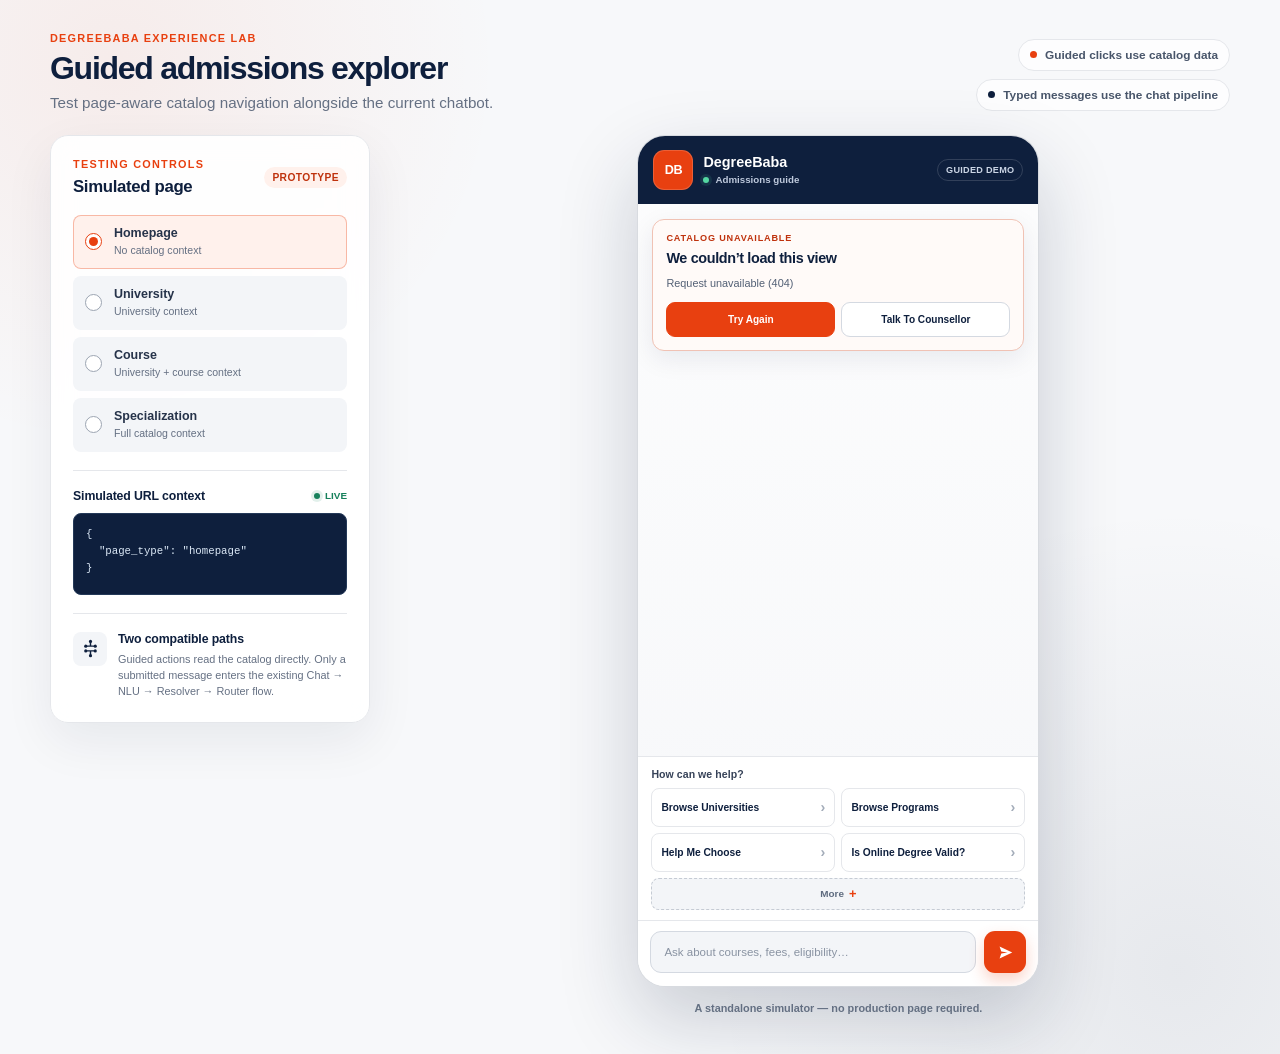
==== chatbot/widget/prototype/index.html @ 19149282 "feat: implement guided navigation prototype including UI components, API backend, and test suite" ====
<!doctype html>
<html lang="en">
  <head>
    <meta charset="utf-8">
    <meta name="viewport" content="width=device-width, initial-scale=1">
    <meta name="color-scheme" content="light">
    <meta name="theme-color" content="#0e1f3d">
    <title>DegreeBaba Guided Navigation Prototype</title>
    <link rel="stylesheet" href="./prototype.css">
  </head>
  <body>
    <main class="simulator">
      <header class="simulator__intro">
        <div>
          <p class="eyebrow">DegreeBaba experience lab</p>
          <h1>Guided admissions explorer</h1>
          <p class="simulator__lede">
            Test page-aware catalog navigation alongside the current chatbot.
          </p>
        </div>
        <div class="route-legend" aria-label="Prototype routing behavior">
          <span><i class="route-legend__dot route-legend__dot--guided" aria-hidden="true"></i>Guided clicks use catalog data</span>
          <span><i class="route-legend__dot route-legend__dot--chat" aria-hidden="true"></i>Typed messages use the chat pipeline</span>
        </div>
      </header>

      <div class="simulator__layout">
        <aside class="testing-panel" aria-labelledby="testing-panel-title">
          <div class="testing-panel__header">
            <div>
              <p class="eyebrow">Testing controls</p>
              <h2 id="testing-panel-title">Simulated page</h2>
            </div>
            <span class="testing-badge">Prototype</span>
          </div>

          <form id="scenario-form" class="scenario-form">
            <fieldset>
              <legend class="sr-only">Choose the page hosting the widget</legend>
              <label class="scenario-option">
                <input type="radio" name="scenario" value="homepage" checked>
                <span class="scenario-option__indicator" aria-hidden="true"></span>
                <span>
                  <strong>Homepage</strong>
                  <small>No catalog context</small>
                </span>
              </label>
              <label class="scenario-option">
                <input type="radio" name="scenario" value="university">
                <span class="scenario-option__indicator" aria-hidden="true"></span>
                <span>
                  <strong>University</strong>
                  <small>University context</small>
                </span>
              </label>
              <label class="scenario-option">
                <input type="radio" name="scenario" value="course">
                <span class="scenario-option__indicator" aria-hidden="true"></span>
                <span>
                  <strong>Course</strong>
                  <small>University + course context</small>
                </span>
              </label>
              <label class="scenario-option">
                <input type="radio" name="scenario" value="specialization">
                <span class="scenario-option__indicator" aria-hidden="true"></span>
                <span>
                  <strong>Specialization</strong>
                  <small>Full catalog context</small>
                </span>
              </label>
            </fieldset>
          </form>

          <section class="context-preview" aria-labelledby="context-preview-title">
            <div class="context-preview__heading">
              <h3 id="context-preview-title">Simulated URL context</h3>
              <span class="context-preview__status"><i aria-hidden="true"></i>Live</span>
            </div>
            <pre><code id="context-json">{
  "page_type": "homepage"
}</code></pre>
          </section>

          <section class="architecture-note" aria-labelledby="architecture-note-title">
            <div class="architecture-note__icon" aria-hidden="true">
              <svg viewBox="0 0 24 24" role="img">
                <path d="M12 3v6m0 6v6M6 9h12M6 15h12" fill="none" stroke="currentColor" stroke-linecap="round" stroke-width="1.8"/>
                <circle cx="12" cy="3" r="2" fill="currentColor"/>
                <circle cx="6" cy="9" r="2" fill="currentColor"/>
                <circle cx="18" cy="9" r="2" fill="currentColor"/>
                <circle cx="6" cy="15" r="2" fill="currentColor"/>
                <circle cx="18" cy="15" r="2" fill="currentColor"/>
                <circle cx="12" cy="21" r="2" fill="currentColor"/>
              </svg>
            </div>
            <div>
              <h3 id="architecture-note-title">Two compatible paths</h3>
              <p>Guided actions read the catalog directly. Only a submitted message enters the existing Chat → NLU → Resolver → Router flow.</p>
            </div>
          </section>
        </aside>

        <section class="device-stage" aria-labelledby="device-stage-title">
          <h2 id="device-stage-title" class="sr-only">Chat widget preview</h2>
          <div id="widget-shell" class="widget-shell">
            <header class="widget-header">
              <div class="widget-brand">
                <span class="widget-brand__mark" aria-hidden="true">DB</span>
                <span>
                  <strong>DegreeBaba</strong>
                  <small><i aria-hidden="true"></i>Admissions guide</small>
                </span>
              </div>
              <span class="widget-header__mode">Guided demo</span>
            </header>

            <div id="context-bar" class="context-bar" hidden>
              <div class="context-bar__trail" aria-label="Active catalog context">
                <span class="prototype-context__label" data-context-label></span>
              </div>
              <button id="clear-context" class="icon-button context-bar__clear" type="button" aria-label="Clear active context">
                <svg viewBox="0 0 20 20" aria-hidden="true">
                  <path d="m6.5 6.5 7 7m0-7-7 7" fill="none" stroke="currentColor" stroke-linecap="round" stroke-width="1.8"/>
                </svg>
              </button>
            </div>

            <section id="feed" class="conversation-feed" aria-label="Conversation and guided results" aria-live="polite" aria-relevant="additions"></section>

            <section class="guide-panel" aria-labelledby="guide-heading">
              <h3 id="guide-heading">What would you like to explore?</h3>
              <div id="guide-actions" class="guide-actions"></div>
              <div id="more-actions" class="more-actions" hidden></div>
            </section>

            <form id="chat-form" class="chat-composer">
              <label class="sr-only" for="chat-input">Ask DegreeBaba a question</label>
              <input id="chat-input" name="message" type="text" autocomplete="off" placeholder="Ask about courses, fees, eligibility…">
              <button id="chat-submit" type="submit" aria-label="Send message">
                <svg viewBox="0 0 24 24" aria-hidden="true">
                  <path d="m4.5 4.5 16 7.5-16 7.5 2.2-6.1 7.8-1.4-7.8-1.4-2.2-6.1Z" fill="currentColor"/>
                </svg>
              </button>
            </form>

            <button id="sheet-backdrop" class="sheet-backdrop" type="button" aria-label="Close open panel" hidden></button>

            <section id="picker-sheet" class="bottom-sheet picker-sheet" role="dialog" aria-modal="true" aria-labelledby="sheet-title" aria-hidden="true" hidden>
              <div class="sheet-handle" aria-hidden="true"></div>
              <header class="bottom-sheet__header">
                <div>
                  <p class="eyebrow">Choose from the catalog</p>
                  <h2 id="sheet-title">Browse</h2>
                </div>
                <button id="sheet-close" class="icon-button" type="button" aria-label="Close catalog picker">
                  <svg viewBox="0 0 20 20" aria-hidden="true">
                    <path d="m6 6 8 8m0-8-8 8" fill="none" stroke="currentColor" stroke-linecap="round" stroke-width="1.8"/>
                  </svg>
                </button>
              </header>
              <div class="sheet-search">
                <svg viewBox="0 0 20 20" aria-hidden="true">
                  <circle cx="8.7" cy="8.7" r="5.2" fill="none" stroke="currentColor" stroke-width="1.6"/>
                  <path d="m12.5 12.5 3.8 3.8" fill="none" stroke="currentColor" stroke-linecap="round" stroke-width="1.6"/>
                </svg>
                <label class="sr-only" for="sheet-search">Search catalog</label>
                <input id="sheet-search" type="search" autocomplete="off" placeholder="Search">
              </div>
              <div id="sheet-list" class="sheet-list" role="list"></div>
            </section>

            <section id="lead-sheet" class="bottom-sheet lead-sheet" role="dialog" aria-modal="true" aria-labelledby="lead-title" aria-describedby="lead-description" aria-hidden="true" hidden>
              <div class="sheet-handle" aria-hidden="true"></div>
              <header class="bottom-sheet__header">
                <div>
                  <p class="eyebrow">Free admissions support</p>
                  <h2 id="lead-title">Talk to a counsellor</h2>
                </div>
                <button id="lead-close" class="icon-button" type="button" aria-label="Close counsellor form">
                  <svg viewBox="0 0 20 20" aria-hidden="true">
                    <path d="m6 6 8 8m0-8-8 8" fill="none" stroke="currentColor" stroke-linecap="round" stroke-width="1.8"/>
                  </svg>
                </button>
              </header>
              <p id="lead-description" class="lead-sheet__description">Share your mobile number and the admissions team can follow up about the context you are exploring.</p>
              <form id="lead-form" class="lead-form">
                <label for="lead-phone">Mobile number</label>
                <div class="phone-field">
                  <span aria-hidden="true">+91</span>
                  <input id="lead-phone" name="phone" type="tel" inputmode="numeric" autocomplete="tel" placeholder="10-digit number" required>
                </div>
                <p class="field-note">Your number is used only for this counselling request.</p>
                <button class="primary-button" type="submit">Request a callback</button>
              </form>
            </section>

            <div id="status-region" class="sr-only" role="status" aria-live="polite" aria-atomic="true"></div>
          </div>
          <p class="device-stage__caption">A standalone simulator — no production page required.</p>
        </section>
      </div>
    </main>

    <template id="loading-template">
      <div class="loading-card" aria-label="Loading catalog information">
        <span></span><span></span><span></span>
      </div>
    </template>

    <template id="empty-state-template">
      <div class="empty-state">
        <span class="empty-state__icon" aria-hidden="true">i</span>
        <div><strong>Nothing published here yet</strong><p>Choose another guided option or ask a question below.</p></div>
      </div>
    </template>

    <noscript>
      <p class="noscript-message">JavaScript is required to run this guided-navigation simulator.</p>
    </noscript>
    <script src="./prototype.js" defer></script>
  </body>
</html>
---- chatbot/widget/prototype/prototype.css ----
:root {
  --navy: #0e1f3d;
  --navy-raised: #173155;
  --orange: #e84010;
  --orange-dark: #bf320d;
  --orange-soft: #fff1ec;
  --canvas: #f7f8fa;
  --surface: #ffffff;
  --surface-muted: #f3f5f8;
  --ink: #142033;
  --muted: #657083;
  --line: #e5e7eb;
  --line-strong: #d4d9e1;
  --success: #16815b;
  --warning: #9a6500;
  --danger: #b42318;
  --radius-sm: 8px;
  --radius-md: 12px;
  --radius-lg: 18px;
  --radius-xl: 28px;
  --shadow-card: 0 8px 26px rgba(14, 31, 61, 0.08);
  --shadow-device: 0 32px 80px rgba(14, 31, 61, 0.2);
  --font-sans: "DM Sans", Inter, ui-sans-serif, -apple-system, BlinkMacSystemFont, "Segoe UI", sans-serif;
}

*,
*::before,
*::after {
  box-sizing: border-box;
}

html {
  min-width: 320px;
  min-height: 100%;
  background: var(--canvas);
  color: var(--ink);
  font-family: var(--font-sans);
  font-synthesis: none;
  text-rendering: optimizeLegibility;
}

body {
  min-height: 100vh;
  min-height: 100dvh;
  margin: 0;
  background:
    radial-gradient(circle at 9% 6%, rgba(232, 64, 16, 0.065), transparent 24rem),
    radial-gradient(circle at 92% 92%, rgba(14, 31, 61, 0.07), transparent 29rem),
    var(--canvas);
}

button,
input {
  color: inherit;
  font: inherit;
}

button {
  border: 0;
}

button:not(:disabled),
label:has(input:not(:disabled)) {
  cursor: pointer;
}

button:disabled,
input:disabled {
  cursor: not-allowed;
  opacity: 0.55;
}

[hidden] {
  display: none !important;
}

svg {
  display: block;
}

.sr-only {
  position: absolute !important;
  width: 1px !important;
  height: 1px !important;
  padding: 0 !important;
  margin: -1px !important;
  overflow: hidden !important;
  clip: rect(0, 0, 0, 0) !important;
  white-space: nowrap !important;
  border: 0 !important;
}

:focus-visible {
  outline: 3px solid rgba(232, 64, 16, 0.32);
  outline-offset: 3px;
}

.simulator {
  width: min(1180px, calc(100% - 40px));
  margin: 0 auto;
  padding: 32px 0 40px;
}

.simulator__intro {
  display: flex;
  align-items: flex-end;
  justify-content: space-between;
  gap: 32px;
  margin-bottom: 24px;
}

.eyebrow {
  margin: 0 0 6px;
  color: var(--orange);
  font-size: 0.68rem;
  font-weight: 800;
  letter-spacing: 0.115em;
  line-height: 1.2;
  text-transform: uppercase;
}

.simulator__intro h1 {
  margin: 0;
  color: var(--navy);
  font-size: clamp(1.65rem, 2.5vw, 2.45rem);
  letter-spacing: -0.04em;
  line-height: 1.08;
}

.simulator__lede {
  margin: 8px 0 0;
  color: var(--muted);
  font-size: 0.95rem;
}

.route-legend {
  display: flex;
  flex-wrap: wrap;
  gap: 8px;
  justify-content: flex-end;
  max-width: 455px;
}

.route-legend span {
  display: inline-flex;
  gap: 8px;
  align-items: center;
  padding: 8px 11px;
  border: 1px solid var(--line);
  border-radius: 999px;
  background: rgba(255, 255, 255, 0.78);
  color: #48556a;
  font-size: 0.74rem;
  font-weight: 700;
  white-space: nowrap;
}

.route-legend__dot {
  width: 7px;
  height: 7px;
  border-radius: 50%;
}

.route-legend__dot--guided {
  background: var(--orange);
}

.route-legend__dot--chat {
  background: var(--navy);
}

.simulator__layout {
  display: grid;
  grid-template-columns: minmax(260px, 320px) minmax(440px, 1fr);
  gap: clamp(32px, 6vw, 88px);
  align-items: center;
}

.testing-panel {
  align-self: start;
  position: sticky;
  top: 24px;
  padding: 22px;
  border: 1px solid var(--line);
  border-radius: var(--radius-lg);
  background: rgba(255, 255, 255, 0.9);
  box-shadow: 0 18px 50px rgba(14, 31, 61, 0.07);
  backdrop-filter: blur(12px);
}

.testing-panel__header,
.context-preview__heading,
.bottom-sheet__header {
  display: flex;
  align-items: center;
  justify-content: space-between;
  gap: 16px;
}

.testing-panel h2,
.context-preview h3,
.architecture-note h3 {
  margin: 0;
  color: var(--navy);
}

.testing-panel h2 {
  font-size: 1.05rem;
  letter-spacing: -0.02em;
}

.testing-badge {
  padding: 5px 8px;
  border-radius: 999px;
  background: var(--orange-soft);
  color: var(--orange-dark);
  font-size: 0.64rem;
  font-weight: 800;
  letter-spacing: 0.04em;
  text-transform: uppercase;
}

.scenario-form {
  margin-top: 18px;
}

.scenario-form fieldset {
  display: grid;
  gap: 7px;
  margin: 0;
  padding: 0;
  border: 0;
}

.scenario-option {
  position: relative;
  display: grid;
  grid-template-columns: 18px 1fr;
  gap: 11px;
  align-items: center;
  min-height: 54px;
  padding: 9px 11px;
  border: 1px solid transparent;
  border-radius: var(--radius-sm);
  background: var(--surface-muted);
  transition: background-color 150ms ease, border-color 150ms ease, transform 150ms ease;
}

.scenario-option:hover {
  border-color: var(--line-strong);
  background: #fff;
  transform: translateY(-1px);
}

.scenario-option:has(input:checked) {
  border-color: rgba(232, 64, 16, 0.32);
  background: var(--orange-soft);
}

.scenario-option input {
  position: absolute;
  inset: 0;
  width: 100%;
  height: 100%;
  margin: 0;
  opacity: 0;
}

.scenario-option:has(input:focus-visible) {
  outline: 3px solid rgba(232, 64, 16, 0.28);
  outline-offset: 2px;
}

.scenario-option__indicator {
  position: relative;
  width: 17px;
  height: 17px;
  border: 1.5px solid #9ca5b2;
  border-radius: 50%;
  background: #fff;
}

.scenario-option:has(input:checked) .scenario-option__indicator {
  border-color: var(--orange);
}

.scenario-option:has(input:checked) .scenario-option__indicator::after {
  position: absolute;
  inset: 3px;
  border-radius: 50%;
  background: var(--orange);
  content: "";
}

.scenario-option strong,
.scenario-option small {
  display: block;
}

.scenario-option strong {
  color: #26334a;
  font-size: 0.78rem;
  line-height: 1.25;
}

.scenario-option small {
  margin-top: 2px;
  color: var(--muted);
  font-size: 0.66rem;
  line-height: 1.3;
}

.context-preview,
.architecture-note {
  margin-top: 18px;
  border-top: 1px solid var(--line);
  padding-top: 18px;
}

.context-preview h3,
.architecture-note h3 {
  font-size: 0.77rem;
  letter-spacing: -0.01em;
}

.context-preview__status {
  display: inline-flex;
  gap: 5px;
  align-items: center;
  color: var(--success);
  font-size: 0.62rem;
  font-weight: 800;
  text-transform: uppercase;
}

.context-preview__status i {
  width: 6px;
  height: 6px;
  border-radius: 50%;
  background: currentColor;
  box-shadow: 0 0 0 3px rgba(22, 129, 91, 0.12);
}

.context-preview pre {
  min-height: 82px;
  margin: 10px 0 0;
  padding: 12px;
  overflow: auto;
  border: 1px solid #243958;
  border-radius: var(--radius-sm);
  background: var(--navy);
  color: #dbe8f6;
  font: 0.67rem/1.6 ui-monospace, SFMono-Regular, Menlo, Monaco, Consolas, monospace;
  white-space: pre-wrap;
}

.architecture-note {
  display: grid;
  grid-template-columns: 34px 1fr;
  gap: 11px;
}

.architecture-note__icon {
  display: grid;
  width: 34px;
  height: 34px;
  place-items: center;
  border-radius: var(--radius-sm);
  background: var(--surface-muted);
  color: var(--navy);
}

.architecture-note__icon svg {
  width: 19px;
  height: 19px;
}

.architecture-note p {
  margin: 5px 0 0;
  color: var(--muted);
  font-size: 0.68rem;
  line-height: 1.5;
}

.device-stage {
  display: grid;
  justify-items: center;
  min-width: 0;
}

.widget-shell {
  position: relative;
  display: flex;
  flex-direction: column;
  width: min(402px, 100%);
  height: min(858px, calc(100dvh - 48px));
  min-height: 660px;
  overflow: hidden;
  border: 1px solid rgba(14, 31, 61, 0.16);
  border-radius: var(--radius-xl);
  background: var(--surface);
  box-shadow: var(--shadow-device);
  isolation: isolate;
}

.widget-header {
  z-index: 3;
  display: flex;
  flex: none;
  align-items: center;
  justify-content: space-between;
  min-height: 68px;
  padding: 12px 15px;
  background: var(--navy);
  color: #fff;
}

.widget-brand {
  display: flex;
  gap: 10px;
  align-items: center;
}

.widget-brand__mark {
  display: grid;
  width: 40px;
  height: 40px;
  place-items: center;
  border-radius: 11px;
  background: var(--orange);
  color: #fff;
  font-size: 0.79rem;
  font-weight: 900;
  letter-spacing: -0.04em;
  box-shadow: inset 0 0 0 1px rgba(255, 255, 255, 0.16);
}

.widget-brand strong,
.widget-brand small {
  display: block;
}

.widget-brand strong {
  font-size: 0.9rem;
  line-height: 1.2;
}

.widget-brand small {
  display: flex;
  gap: 6px;
  align-items: center;
  margin-top: 3px;
  color: #bfcadd;
  font-size: 0.61rem;
  font-weight: 600;
}

.widget-brand small i {
  width: 6px;
  height: 6px;
  border-radius: 50%;
  background: #54d7a2;
  box-shadow: 0 0 0 3px rgba(84, 215, 162, 0.11);
}

.widget-header__mode {
  padding: 5px 8px;
  border: 1px solid rgba(255, 255, 255, 0.15);
  border-radius: 999px;
  color: #cbd5e5;
  font-size: 0.57rem;
  font-weight: 750;
  letter-spacing: 0.03em;
  text-transform: uppercase;
}

.context-bar {
  z-index: 2;
  display: flex;
  flex: none;
  align-items: center;
  justify-content: space-between;
  gap: 8px;
  min-height: 43px;
  padding: 7px 11px 7px 13px;
  border-bottom: 1px solid var(--line);
  background: #fff;
  box-shadow: 0 5px 14px rgba(14, 31, 61, 0.045);
}

.context-bar__trail {
  display: flex;
  min-width: 0;
  gap: 5px;
  align-items: center;
  overflow: hidden;
  color: var(--navy);
  font-size: 0.67rem;
  font-weight: 750;
  white-space: nowrap;
}

.context-bar__trail > * {
  min-width: 0;
  overflow: hidden;
  text-overflow: ellipsis;
}

.context-bar__trail .context-separator {
  flex: none;
  color: #adb5c1;
}

.prototype-context__label {
  display: block;
  min-width: 0;
  overflow: hidden;
  text-overflow: ellipsis;
  white-space: nowrap;
}

.icon-button {
  display: grid;
  flex: none;
  width: 34px;
  height: 34px;
  place-items: center;
  border: 1px solid var(--line);
  border-radius: 50%;
  background: #fff;
  color: #617086;
  transition: border-color 140ms ease, color 140ms ease, background-color 140ms ease;
}

.icon-button:hover {
  border-color: #bcc4d0;
  background: var(--surface-muted);
  color: var(--navy);
}

.icon-button svg {
  width: 17px;
  height: 17px;
}

.context-bar__clear {
  width: 27px;
  height: 27px;
}

.conversation-feed {
  display: flex;
  flex: 1 1 auto;
  flex-direction: column;
  gap: 11px;
  min-height: 0;
  padding: 15px 14px 18px;
  overflow-x: hidden;
  overflow-y: auto;
  overscroll-behavior: contain;
  background:
    linear-gradient(180deg, rgba(247, 248, 250, 0.4), rgba(247, 248, 250, 0.9)),
    #fff;
  scrollbar-color: #cbd1da transparent;
  scrollbar-width: thin;
}

.conversation-feed::-webkit-scrollbar,
.sheet-list::-webkit-scrollbar {
  width: 5px;
}

.conversation-feed::-webkit-scrollbar-thumb,
.sheet-list::-webkit-scrollbar-thumb {
  border-radius: 999px;
  background: #cbd1da;
}

.message-row {
  display: flex;
  align-items: flex-end;
  gap: 7px;
  max-width: 100%;
}

.message-row--user {
  justify-content: flex-end;
}

.message-avatar {
  display: grid;
  flex: 0 0 25px;
  width: 25px;
  height: 25px;
  place-items: center;
  border-radius: 8px;
  background: var(--navy);
  color: #fff;
  font-size: 0.52rem;
  font-weight: 850;
}

.message {
  width: fit-content;
  max-width: 84%;
  padding: 10px 12px;
  border: 1px solid var(--line);
  border-radius: 4px 13px 13px;
  background: #fff;
  box-shadow: 0 4px 16px rgba(14, 31, 61, 0.04);
  color: #26344b;
  font-size: 0.75rem;
  line-height: 1.52;
}

.message p {
  margin: 0;
}

.message p + p {
  margin-top: 7px;
}

.message--user {
  border-color: var(--navy);
  border-radius: 13px 4px 13px 13px;
  background: var(--navy);
  color: #fff;
  box-shadow: none;
}

.guide-panel {
  flex: none;
  padding: 11px 13px 10px;
  border-top: 1px solid var(--line);
  background: #fff;
}

.guide-panel h3 {
  margin: 0 0 8px;
  color: #364258;
  font-size: 0.66rem;
  font-weight: 800;
  letter-spacing: 0.005em;
}

.guide-actions {
  display: grid;
  grid-template-columns: repeat(2, minmax(0, 1fr));
  gap: 6px;
}

.guide-action,
.quick-action {
  display: flex;
  min-width: 0;
  min-height: 38px;
  align-items: center;
  justify-content: space-between;
  gap: 7px;
  padding: 8px 9px;
  border: 1px solid var(--line);
  border-radius: var(--radius-sm);
  background: #fff;
  color: var(--navy);
  font-size: 0.65rem;
  font-weight: 750;
  line-height: 1.25;
  text-align: left;
  transition: border-color 140ms ease, background-color 140ms ease, color 140ms ease, transform 140ms ease;
}

.guide-action:hover,
.quick-action:hover {
  border-color: rgba(232, 64, 16, 0.42);
  background: var(--orange-soft);
  color: var(--orange-dark);
  transform: translateY(-1px);
}

.guide-action svg,
.quick-action svg {
  flex: none;
  width: 14px;
  height: 14px;
}

.more-actions {
  width: 100%;
  margin-top: 6px;
}

.chat-composer {
  z-index: 2;
  display: grid;
  flex: none;
  grid-template-columns: minmax(0, 1fr) 42px;
  gap: 8px;
  align-items: center;
  min-height: 66px;
  padding: 10px 12px 12px;
  border-top: 1px solid var(--line);
  background: #fff;
}

.chat-composer input {
  width: 100%;
  height: 42px;
  min-width: 0;
  padding: 0 13px;
  border: 1px solid var(--line-strong);
  border-radius: 11px;
  background: var(--surface-muted);
  color: var(--ink);
  font-size: 0.72rem;
  outline: 0;
  transition: border-color 140ms ease, box-shadow 140ms ease, background-color 140ms ease;
}

.chat-composer input::placeholder {
  color: #8993a2;
}

.chat-composer input:focus {
  border-color: var(--navy);
  background: #fff;
  box-shadow: 0 0 0 3px rgba(14, 31, 61, 0.09);
}

.chat-composer button {
  display: grid;
  width: 42px;
  height: 42px;
  place-items: center;
  border-radius: 11px;
  background: var(--orange);
  color: #fff;
  box-shadow: 0 7px 15px rgba(232, 64, 16, 0.23);
  transition: background-color 140ms ease, transform 140ms ease, box-shadow 140ms ease;
}

.chat-composer button:hover {
  background: var(--orange-dark);
  box-shadow: 0 9px 18px rgba(232, 64, 16, 0.27);
  transform: translateY(-1px);
}

.chat-composer button svg {
  width: 19px;
  height: 19px;
}

.sheet-backdrop {
  position: absolute;
  z-index: 8;
  inset: 0;
  width: 100%;
  height: 100%;
  background: rgba(7, 17, 33, 0.57);
  opacity: 0;
  transition: opacity 180ms ease;
  backdrop-filter: blur(1.5px);
}

.sheet-backdrop.is-open,
.sheet-backdrop[aria-hidden="false"],
.sheet-backdrop:not([hidden]) {
  opacity: 1;
}

.bottom-sheet {
  position: absolute;
  z-index: 9;
  right: 0;
  bottom: 0;
  left: 0;
  display: flex;
  max-height: calc(100% - 42px);
  flex-direction: column;
  padding: 8px 15px 18px;
  border: 1px solid var(--line);
  border-bottom: 0;
  border-radius: 22px 22px 0 0;
  background: #fff;
  box-shadow: 0 -20px 50px rgba(4, 14, 30, 0.21);
  opacity: 0;
  transform: translateY(102%);
  transition: transform 220ms cubic-bezier(0.25, 0.8, 0.25, 1), opacity 150ms ease;
}

.bottom-sheet.is-open,
.bottom-sheet[aria-hidden="false"] {
  opacity: 1;
  transform: translateY(0);
}

.sheet-handle {
  flex: none;
  width: 38px;
  height: 4px;
  margin: 0 auto 10px;
  border-radius: 999px;
  background: #d6dbe3;
}

.bottom-sheet__header {
  flex: none;
  min-height: 44px;
}

.bottom-sheet__header h2 {
  margin: 0;
  color: var(--navy);
  font-size: 1.05rem;
  letter-spacing: -0.025em;
}

.sheet-search {
  display: grid;
  flex: none;
  grid-template-columns: 18px minmax(0, 1fr);
  gap: 8px;
  align-items: center;
  height: 42px;
  margin: 13px 0 10px;
  padding: 0 12px;
  border: 1px solid var(--line-strong);
  border-radius: 10px;
  background: var(--surface-muted);
  color: #7d8797;
}

.sheet-search:focus-within {
  border-color: var(--navy);
  background: #fff;
  box-shadow: 0 0 0 3px rgba(14, 31, 61, 0.08);
}

.sheet-search svg {
  width: 17px;
  height: 17px;
}

.sheet-search input {
  width: 100%;
  min-width: 0;
  border: 0;
  background: transparent;
  color: var(--ink);
  font-size: 0.72rem;
  outline: 0;
}

.sheet-list {
  display: flex;
  min-height: 120px;
  flex: 1 1 auto;
  flex-direction: column;
  gap: 6px;
  padding: 1px 2px 3px 0;
  overflow-y: auto;
  overscroll-behavior: contain;
  scrollbar-color: #cbd1da transparent;
  scrollbar-width: thin;
}

.sheet-section-label {
  margin: 9px 3px 2px;
  color: #8a94a3;
  font-size: 0.6rem;
  font-weight: 850;
  letter-spacing: 0.09em;
  text-transform: uppercase;
}

.picker-row {
  display: grid;
  width: 100%;
  grid-template-columns: 40px minmax(0, 1fr) 18px;
  gap: 10px;
  align-items: center;
  min-height: 58px;
  padding: 8px 9px;
  border: 1px solid var(--line);
  border-radius: 10px;
  background: #fff;
  text-align: left;
  transition: border-color 140ms ease, background-color 140ms ease, transform 140ms ease;
}

.picker-row:hover {
  border-color: rgba(232, 64, 16, 0.37);
  background: #fffaf8;
  transform: translateY(-1px);
}

.picker-row__monogram {
  display: grid;
  width: 40px;
  height: 40px;
  place-items: center;
  border-radius: 10px;
  background: var(--navy);
  color: #fff;
  font-size: 0.64rem;
  font-weight: 850;
  letter-spacing: 0.02em;
}

.picker-row__content {
  min-width: 0;
}

.picker-row__content strong {
  display: block;
  overflow: hidden;
  color: #26344b;
  font-size: 0.72rem;
  line-height: 1.35;
  text-overflow: ellipsis;
  white-space: nowrap;
}

.picker-row__meta {
  display: flex;
  flex-wrap: wrap;
  gap: 4px 9px;
  margin-top: 3px;
  color: var(--muted);
  font-size: 0.59rem;
  line-height: 1.35;
}

.picker-row__arrow {
  color: #9ca5b2;
}

.lead-sheet {
  min-height: 340px;
}

.lead-sheet__description {
  margin: 14px 0 17px;
  color: var(--muted);
  font-size: 0.72rem;
  line-height: 1.52;
}

.lead-form {
  display: grid;
  gap: 8px;
}

.lead-form > label {
  color: #344157;
  font-size: 0.68rem;
  font-weight: 800;
}

.phone-field {
  display: grid;
  grid-template-columns: 45px minmax(0, 1fr);
  align-items: center;
  height: 46px;
  border: 1px solid var(--line-strong);
  border-radius: 10px;
  background: #fff;
  overflow: hidden;
}

.phone-field:focus-within {
  border-color: var(--navy);
  box-shadow: 0 0 0 3px rgba(14, 31, 61, 0.08);
}

.phone-field span {
  display: grid;
  align-self: stretch;
  place-items: center;
  border-right: 1px solid var(--line);
  background: var(--surface-muted);
  color: #526075;
  font-size: 0.7rem;
  font-weight: 700;
}

.phone-field input {
  width: 100%;
  min-width: 0;
  height: 100%;
  padding: 0 12px;
  border: 0;
  outline: 0;
  font-size: 0.75rem;
}

.field-note {
  margin: 0 0 6px;
  color: #7b8595;
  font-size: 0.61rem;
  line-height: 1.45;
}

.primary-button,
.card-action--primary {
  display: inline-flex;
  min-height: 42px;
  align-items: center;
  justify-content: center;
  gap: 7px;
  padding: 9px 14px;
  border-radius: 10px;
  background: var(--orange);
  color: #fff;
  font-size: 0.71rem;
  font-weight: 800;
  transition: background-color 140ms ease, transform 140ms ease;
}

.primary-button:hover,
.card-action--primary:hover {
  background: var(--orange-dark);
  transform: translateY(-1px);
}

/* Shared catalog and rich-card presentation hooks used by prototype.js. */
.catalog-card,
.info-card,
.comparison-card,
.lead-card {
  flex: none;
  width: 100%;
  border: 1px solid var(--line);
  border-radius: var(--radius-md);
  background: #fff;
  box-shadow: var(--shadow-card);
  overflow: hidden;
}

.card-accent {
  height: 3px;
  background: linear-gradient(90deg, var(--orange), #ff8c68);
}

.card-body {
  padding: 13px;
}

.card-kicker {
  margin: 0 0 4px;
  color: var(--orange-dark);
  font-size: 0.58rem;
  font-weight: 850;
  letter-spacing: 0.08em;
  text-transform: uppercase;
}

.card-title-row {
  display: flex;
  align-items: flex-start;
  justify-content: space-between;
  gap: 10px;
}

.card-title {
  margin: 0;
  color: var(--navy);
  font-size: 0.93rem;
  letter-spacing: -0.025em;
  line-height: 1.25;
}

.card-subtitle {
  margin: 4px 0 0;
  color: var(--muted);
  font-size: 0.65rem;
  line-height: 1.4;
}

.trust-badges {
  display: flex;
  flex-wrap: wrap;
  gap: 5px;
  margin-top: 10px;
}

.trust-badge,
.status-badge {
  display: inline-flex;
  gap: 4px;
  align-items: center;
  padding: 4px 6px;
  border: 1px solid #dce3ec;
  border-radius: 6px;
  background: #f7f9fc;
  color: #526075;
  font-size: 0.56rem;
  font-weight: 750;
}

.metric-grid {
  display: grid;
  grid-template-columns: repeat(2, minmax(0, 1fr));
  gap: 7px;
  margin-top: 11px;
}

.metric {
  min-width: 0;
  padding: 8px;
  border-radius: var(--radius-sm);
  background: var(--surface-muted);
}

.metric dt,
.metric dd {
  margin: 0;
}

.metric dt {
  color: var(--muted);
  font-size: 0.55rem;
  font-weight: 700;
  line-height: 1.3;
}

.metric dd {
  margin-top: 3px;
  overflow-wrap: anywhere;
  color: var(--navy);
  font-size: 0.7rem;
  font-weight: 850;
  line-height: 1.3;
}

.card-actions {
  display: grid;
  grid-template-columns: repeat(2, minmax(0, 1fr));
  border-top: 1px solid var(--line);
}

.card-action {
  display: inline-flex;
  min-height: 40px;
  align-items: center;
  justify-content: center;
  gap: 5px;
  padding: 8px;
  background: #fff;
  color: var(--navy);
  font-size: 0.64rem;
  font-weight: 800;
  transition: background-color 140ms ease, color 140ms ease;
}

.card-action + .card-action {
  border-left: 1px solid var(--line);
}

.card-action:hover {
  background: var(--surface-muted);
  color: var(--orange-dark);
}

.info-card__header,
.comparison-card__header {
  padding: 13px;
  border-bottom: 1px solid var(--line);
  background: linear-gradient(135deg, #fff, #f8fafc);
}

.info-card__body,
.comparison-card__body {
  padding: 13px;
}

.info-hero-value {
  margin: 5px 0 0;
  color: var(--navy);
  font-size: 1.45rem;
  font-weight: 900;
  letter-spacing: -0.05em;
  line-height: 1;
}

.info-list {
  display: grid;
  gap: 7px;
  margin: 0;
  padding: 0;
  list-style: none;
}

.info-list li {
  display: flex;
  gap: 8px;
  align-items: flex-start;
  color: #48556a;
  font-size: 0.68rem;
  line-height: 1.48;
}

.info-list li::before {
  flex: 0 0 6px;
  width: 6px;
  height: 6px;
  margin-top: 5px;
  border-radius: 50%;
  background: var(--orange);
  content: "";
}

.highlight-panel {
  margin-top: 10px;
  padding: 10px;
  border: 1px solid #f6c9ba;
  border-radius: var(--radius-sm);
  background: var(--orange-soft);
  color: #77311e;
  font-size: 0.67rem;
  line-height: 1.45;
}

.accordion {
  display: grid;
  gap: 6px;
}

.accordion details {
  border: 1px solid var(--line);
  border-radius: var(--radius-sm);
  background: #fff;
  overflow: hidden;
}

.accordion summary {
  display: flex;
  min-height: 39px;
  align-items: center;
  justify-content: space-between;
  padding: 9px 10px;
  color: var(--navy);
  font-size: 0.67rem;
  font-weight: 800;
  list-style: none;
  cursor: pointer;
}

.accordion summary::-webkit-details-marker {
  display: none;
}

.accordion summary::after {
  color: var(--orange);
  content: "+";
  font-size: 1rem;
}

.accordion details[open] summary::after {
  content: "−";
}

.accordion__content {
  padding: 0 10px 10px;
  color: var(--muted);
  font-size: 0.65rem;
  line-height: 1.5;
}

.comparison-grid {
  display: grid;
  gap: 6px;
}

.comparison-row {
  display: grid;
  grid-template-columns: 88px repeat(2, minmax(0, 1fr));
  border: 1px solid var(--line);
  border-radius: var(--radius-sm);
  overflow: hidden;
}

.comparison-row > * {
  min-width: 0;
  padding: 8px;
  overflow-wrap: anywhere;
  color: #425067;
  font-size: 0.58rem;
  line-height: 1.4;
}

.comparison-row > * + * {
  border-left: 1px solid var(--line);
}

.comparison-row__label {
  background: var(--surface-muted);
  color: #647085;
  font-weight: 800;
}

.verdict {
  margin-top: 11px;
  padding: 11px;
  border-left: 3px solid var(--orange);
  border-radius: 0 var(--radius-sm) var(--radius-sm) 0;
  background: var(--orange-soft);
}

.verdict strong {
  display: block;
  color: #71301d;
  font-size: 0.68rem;
}

.verdict p {
  margin: 4px 0 0;
  color: #80503f;
  font-size: 0.63rem;
  line-height: 1.45;
}

.next-actions {
  display: flex;
  flex-wrap: wrap;
  gap: 6px;
  margin-top: 10px;
}

.next-actions .quick-action {
  min-height: 33px;
  border-radius: 999px;
  background: #fff;
  font-size: 0.6rem;
}

.lead-card {
  padding: 13px;
  border-color: var(--navy);
  background: var(--navy);
  color: #fff;
}

.lead-card h3 {
  margin: 0;
  font-size: 0.84rem;
}

.lead-card p {
  margin: 5px 0 10px;
  color: #c8d2e2;
  font-size: 0.65rem;
  line-height: 1.45;
}

.empty-state {
  display: grid;
  grid-template-columns: 28px 1fr;
  gap: 10px;
  align-items: flex-start;
  width: 100%;
  padding: 11px;
  border: 1px dashed #c9cfd9;
  border-radius: var(--radius-sm);
  background: rgba(255, 255, 255, 0.75);
}

.empty-state__icon {
  display: grid;
  width: 28px;
  height: 28px;
  place-items: center;
  border-radius: 50%;
  background: #e9edf3;
  color: #657083;
  font-family: Georgia, serif;
  font-size: 0.8rem;
  font-weight: 700;
}

.empty-state strong {
  display: block;
  color: #39465b;
  font-size: 0.68rem;
}

.empty-state p {
  margin: 3px 0 0;
  color: var(--muted);
  font-size: 0.62rem;
  line-height: 1.42;
}

.loading-card {
  display: grid;
  gap: 9px;
  width: 100%;
  padding: 14px;
  border: 1px solid var(--line);
  border-radius: var(--radius-md);
  background: #fff;
}

.loading-card span {
  height: 10px;
  border-radius: 999px;
  background: linear-gradient(90deg, #eef1f5 20%, #f8f9fb 45%, #eef1f5 70%);
  background-size: 250% 100%;
  animation: loading-shimmer 1.25s linear infinite;
}

.loading-card span:nth-child(1) {
  width: 42%;
}

.loading-card span:nth-child(2) {
  width: 78%;
}

.loading-card span:nth-child(3) {
  width: 61%;
}

.device-stage__caption {
  margin: 15px 0 0;
  color: #707b8c;
  font-size: 0.68rem;
  font-weight: 650;
  text-align: center;
}

.noscript-message {
  position: fixed;
  right: 16px;
  bottom: 16px;
  left: 16px;
  z-index: 99;
  margin: 0;
  padding: 12px;
  border: 1px solid #f1b8a6;
  border-radius: var(--radius-sm);
  background: var(--orange-soft);
  color: #7b2e18;
  font-size: 0.8rem;
  text-align: center;
}

/* Runtime renderers use this namespaced component vocabulary. */
.more-actions {
  display: block;
  min-height: 0;
  border: 0;
  background: transparent;
}

.more-actions:hover {
  border: 0;
  background: transparent;
}

.prototype-eyebrow {
  margin: 0 0 5px;
  color: var(--orange-dark);
  font-size: 0.57rem;
  font-weight: 850;
  letter-spacing: 0.09em;
  line-height: 1.3;
  text-transform: uppercase;
}

.prototype-copy {
  margin: 7px 0 0;
  color: #536075;
  font-size: 0.68rem;
  line-height: 1.52;
}

.prototype-message {
  display: flex;
  flex: none;
  width: 100%;
}

.prototype-message--user {
  justify-content: flex-end;
}

.prototype-message__bubble {
  width: fit-content;
  max-width: 84%;
  padding: 10px 12px;
  border: 1px solid var(--line);
  border-radius: 4px 13px 13px;
  background: #fff;
  box-shadow: 0 4px 16px rgba(14, 31, 61, 0.04);
}

.prototype-message__bubble .prototype-copy {
  margin: 0;
  color: #334158;
  font-size: 0.72rem;
}

.prototype-message__bubble .prototype-copy + .prototype-copy {
  margin-top: 6px;
}

.prototype-message--user .prototype-message__bubble {
  border-color: var(--navy);
  border-radius: 13px 4px 13px 13px;
  background: var(--navy);
  box-shadow: none;
}

.prototype-message--user .prototype-copy {
  color: #fff;
}

.prototype-message--guide .prototype-message__bubble {
  border-color: #dce3ec;
  background: #f7f9fc;
}

.prototype-message--bot .prototype-message__bubble {
  border-color: #dce3ec;
  background: #fff;
}

.prototype-card,
.prototype-state {
  flex: none;
  width: 100%;
  padding: 13px;
  border: 1px solid var(--line);
  border-radius: var(--radius-md);
  background: #fff;
  box-shadow: var(--shadow-card);
}

.prototype-card__title {
  margin: 0;
  color: var(--navy);
  font-size: 0.9rem;
  letter-spacing: -0.025em;
  line-height: 1.28;
}

.prototype-card__subtitle {
  margin: 3px 0 0;
  color: var(--muted);
  font-size: 0.62rem;
  line-height: 1.42;
}

.prototype-entity-card {
  position: relative;
  overflow: hidden;
}

.prototype-entity-card::before {
  position: absolute;
  inset: 0 auto 0 0;
  width: 3px;
  background: var(--orange);
  content: "";
}

.prototype-entity-card__header {
  display: grid;
  grid-template-columns: 42px minmax(0, 1fr);
  gap: 10px;
  align-items: center;
}

.prototype-entity-card__heading {
  min-width: 0;
}

.prototype-monogram {
  display: grid;
  width: 42px;
  height: 42px;
  place-items: center;
  border-radius: 11px;
  background: var(--navy);
  color: #fff;
  font-size: 0.64rem;
  font-weight: 900;
  letter-spacing: 0.02em;
}

.prototype-facts {
  display: grid;
  grid-template-columns: repeat(2, minmax(0, 1fr));
  gap: 6px;
  margin: 11px 0 0;
}

.prototype-fact {
  min-width: 0;
  padding: 8px;
  border-radius: var(--radius-sm);
  background: var(--surface-muted);
}

.prototype-fact__label,
.prototype-fact__value {
  margin: 0;
}

.prototype-fact__label {
  color: var(--muted);
  font-size: 0.54rem;
  font-weight: 700;
  line-height: 1.3;
}

.prototype-fact__value {
  margin-top: 3px;
  overflow-wrap: anywhere;
  color: var(--navy);
  font-size: 0.69rem;
  font-weight: 850;
  line-height: 1.34;
}

.prototype-card__actions {
  display: flex;
  flex-wrap: wrap;
  gap: 6px;
  margin-top: 11px;
}

.prototype-button {
  display: inline-flex;
  min-height: 35px;
  flex: 1 1 105px;
  align-items: center;
  justify-content: center;
  gap: 5px;
  padding: 8px 10px;
  border: 1px solid var(--line-strong);
  border-radius: 9px;
  background: #fff;
  color: var(--navy);
  font-size: 0.63rem;
  font-weight: 800;
  line-height: 1.25;
  text-align: center;
  text-decoration: none;
  transition: border-color 140ms ease, background-color 140ms ease, color 140ms ease, transform 140ms ease;
}

.prototype-button:hover {
  border-color: #aeb7c4;
  background: var(--surface-muted);
  color: var(--orange-dark);
  transform: translateY(-1px);
}

.prototype-button--primary {
  border-color: var(--orange);
  background: var(--orange);
  color: #fff;
}

.prototype-button--primary:hover {
  border-color: var(--orange-dark);
  background: var(--orange-dark);
  color: #fff;
}

.prototype-info-card {
  background: linear-gradient(145deg, #fff 0%, #fff 78%, #fafbfc 100%);
}

.prototype-info-card--fees,
.prototype-info-card--eligibility,
.prototype-info-card--career,
.prototype-info-card--syllabus,
.prototype-info-card--reviews,
.prototype-info-card--accreditations,
.prototype-info-card--validity,
.prototype-info-card--chooser,
.prototype-comparison-card {
  border-top: 3px solid var(--orange);
}

.prototype-info-card__heading {
  margin: 13px 0 6px;
  color: #36445a;
  font-size: 0.65rem;
  font-weight: 850;
}

.prototype-info-card--fees .prototype-fact:first-child .prototype-fact__value,
.prototype-info-card--career .prototype-fact:first-child .prototype-fact__value {
  color: var(--orange-dark);
  font-size: 0.78rem;
}

.prototype-list,
.prototype-checklist,
.prototype-tag-list,
.prototype-badge-list {
  display: grid;
  gap: 6px;
  margin: 7px 0 0;
  padding: 0;
  list-style: none;
}

.prototype-list li,
.prototype-checklist li {
  position: relative;
  padding-left: 14px;
  color: #4c596e;
  font-size: 0.66rem;
  line-height: 1.48;
}

.prototype-list li::before,
.prototype-checklist li::before {
  position: absolute;
  top: 0.52em;
  left: 1px;
  width: 6px;
  height: 6px;
  border-radius: 50%;
  background: var(--orange);
  content: "";
}

.prototype-checklist li::before {
  top: 0.15em;
  width: 9px;
  height: 9px;
  border-radius: 3px;
  background: var(--navy);
  content: "✓";
  color: #fff;
  font-size: 0.42rem;
  font-weight: 900;
  line-height: 9px;
  text-align: center;
}

.prototype-tag-list,
.prototype-badge-list {
  display: flex;
  flex-wrap: wrap;
}

.prototype-tag-list li,
.prototype-badge-list li {
  padding: 4px 7px;
  border: 1px solid #dbe2eb;
  border-radius: 999px;
  background: #f7f9fc;
  color: #536075;
  font-size: 0.57rem;
  font-weight: 750;
}

.prototype-empty,
.prototype-note {
  margin: 8px 0 0;
  padding: 8px 9px;
  border: 1px dashed #ccd2dc;
  border-radius: var(--radius-sm);
  background: #fafbfc;
  color: #707b8c;
  font-size: 0.61rem;
  line-height: 1.45;
}

.prototype-note {
  border-style: solid;
  border-color: #f3c4b5;
  background: var(--orange-soft);
  color: #7d4534;
}

.prototype-next-steps {
  margin-top: 12px;
  padding-top: 10px;
  border-top: 1px solid var(--line);
}

.prototype-next-steps__label {
  margin: 0 0 6px;
  color: #727d8d;
  font-size: 0.56rem;
  font-weight: 800;
  letter-spacing: 0.04em;
  text-transform: uppercase;
}

.prototype-next-steps__actions,
.prototype-chat-actions {
  display: flex;
  flex-wrap: wrap;
  gap: 5px;
}

.prototype-chip {
  min-height: 30px;
  padding: 6px 9px;
  border: 1px solid var(--line-strong);
  border-radius: 999px;
  background: #fff;
  color: var(--navy);
  font-size: 0.58rem;
  font-weight: 800;
  line-height: 1.25;
  transition: border-color 140ms ease, background-color 140ms ease, color 140ms ease;
}

.prototype-chip:hover {
  border-color: rgba(232, 64, 16, 0.42);
  background: var(--orange-soft);
  color: var(--orange-dark);
}

.prototype-chip--accent {
  border-color: var(--orange);
  background: var(--orange);
  color: #fff;
}

.prototype-chip--accent:hover {
  border-color: var(--orange-dark);
  background: var(--orange-dark);
  color: #fff;
}

.prototype-guide-action {
  display: flex;
  min-width: 0;
  min-height: 39px;
  align-items: center;
  padding: 8px 9px;
  border: 1px solid var(--line);
  border-radius: var(--radius-sm);
  background: #fff;
  color: var(--navy);
  font-size: 0.64rem;
  font-weight: 800;
  line-height: 1.28;
  text-align: left;
  transition: border-color 140ms ease, background-color 140ms ease, color 140ms ease, transform 140ms ease;
}

.prototype-guide-action:hover {
  border-color: rgba(232, 64, 16, 0.42);
  background: var(--orange-soft);
  color: var(--orange-dark);
  transform: translateY(-1px);
}

.prototype-guide-action::after {
  flex: none;
  margin-left: auto;
  color: #a3acb9;
  content: "›";
  font-size: 0.9rem;
}

.prototype-guide-action--secondary {
  min-height: 34px;
  background: var(--surface-muted);
  font-size: 0.61rem;
}

.prototype-more {
  width: 100%;
}

.prototype-more__summary {
  display: flex;
  min-height: 32px;
  align-items: center;
  justify-content: center;
  gap: 5px;
  border: 1px dashed #c5cbd4;
  border-radius: var(--radius-sm);
  background: var(--surface-muted);
  color: #5e6b7f;
  font-size: 0.62rem;
  font-weight: 800;
  list-style: none;
  user-select: none;
}

.prototype-more__summary::-webkit-details-marker {
  display: none;
}

.prototype-more__summary::after {
  content: "+";
  color: var(--orange);
  font-size: 0.8rem;
}

.prototype-more[open] .prototype-more__summary::after {
  content: "−";
}

.prototype-more__grid {
  display: grid;
  grid-template-columns: repeat(2, minmax(0, 1fr));
  gap: 6px;
  margin-top: 6px;
}

.prototype-card-list,
.prototype-chat-card-list,
.prototype-chat-components {
  display: grid;
  gap: 8px;
  margin-top: 9px;
}

.prototype-result-panel .prototype-card-list {
  max-height: 430px;
  padding-right: 2px;
  overflow-y: auto;
}

.prototype-plan-list,
.prototype-testimonials {
  display: grid;
  gap: 6px;
  margin-top: 7px;
}

.prototype-plan {
  display: flex;
  align-items: flex-start;
  justify-content: space-between;
  gap: 10px;
  margin: 0;
  padding: 8px;
  border-radius: var(--radius-sm);
  background: var(--surface-muted);
  color: #4d5a6f;
  font-size: 0.61rem;
  line-height: 1.4;
}

.prototype-plan__name {
  color: #344157;
}

.prototype-plan__value {
  text-align: right;
}

.prototype-accordion {
  display: grid;
  gap: 6px;
  margin-top: 9px;
}

.prototype-accordion__item {
  border: 1px solid var(--line);
  border-radius: var(--radius-sm);
  overflow: hidden;
}

.prototype-accordion__summary {
  position: relative;
  min-height: 38px;
  padding: 9px 30px 9px 10px;
  color: var(--navy);
  font-size: 0.65rem;
  font-weight: 800;
  line-height: 1.35;
  list-style: none;
  cursor: pointer;
}

.prototype-accordion__summary::-webkit-details-marker {
  display: none;
}

.prototype-accordion__summary::after {
  position: absolute;
  top: 8px;
  right: 10px;
  color: var(--orange);
  content: "+";
  font-size: 0.95rem;
}

.prototype-accordion__item[open] .prototype-accordion__summary::after {
  content: "−";
}

.prototype-accordion__body {
  padding: 0 10px 10px;
  border-top: 1px solid var(--line);
}

.prototype-testimonial {
  margin: 0;
  padding: 9px 10px;
  border-left: 3px solid var(--orange);
  border-radius: 0 var(--radius-sm) var(--radius-sm) 0;
  background: #fafbfc;
}

.prototype-testimonial .prototype-copy {
  margin: 0;
}

.prototype-testimonial__author {
  display: block;
  margin-top: 5px;
  color: var(--navy);
  font-size: 0.58rem;
  font-style: normal;
  font-weight: 800;
}

.prototype-comparison {
  display: grid;
  grid-template-columns: repeat(2, minmax(0, 1fr));
  gap: 7px;
  margin-top: 10px;
}

.prototype-comparison__item {
  min-width: 0;
  padding: 9px;
  border: 1px solid var(--line);
  border-radius: var(--radius-sm);
  background: #fafbfc;
}

.prototype-comparison__name {
  margin: 0;
  overflow-wrap: anywhere;
  color: var(--navy);
  font-size: 0.66rem;
  line-height: 1.34;
}

.prototype-comparison__item .prototype-facts {
  grid-template-columns: 1fr;
}

.prototype-comparison__item .prototype-fact {
  padding: 6px;
  background: #fff;
}

.prototype-verdict {
  margin-top: 10px;
  padding: 10px;
  border-left: 3px solid var(--orange);
  border-radius: 0 var(--radius-sm) var(--radius-sm) 0;
  background: var(--orange-soft);
}

.prototype-verdict__label {
  display: block;
  color: #71301d;
  font-size: 0.64rem;
}

.prototype-verdict .prototype-copy {
  margin-top: 3px;
  color: #80503f;
  font-size: 0.62rem;
}

.prototype-choice-grid {
  display: grid;
  grid-template-columns: repeat(2, minmax(0, 1fr));
  gap: 6px;
  margin-top: 10px;
}

.prototype-choice {
  min-height: 37px;
  padding: 8px;
  border: 1px solid var(--line);
  border-radius: var(--radius-sm);
  background: var(--surface-muted);
  color: var(--navy);
  font-size: 0.65rem;
  font-weight: 850;
}

.prototype-choice:hover {
  border-color: rgba(232, 64, 16, 0.4);
  background: var(--orange-soft);
  color: var(--orange-dark);
}

.prototype-picker__hint {
  margin: 2px 0 8px;
  color: var(--muted);
  font-size: 0.63rem;
  font-weight: 700;
}

.prototype-picker-list {
  display: grid;
  gap: 6px;
}

.prototype-picker-row {
  display: grid;
  width: 100%;
  grid-template-columns: 40px minmax(0, 1fr) 18px;
  gap: 10px;
  align-items: center;
  min-height: 58px;
  padding: 8px 9px;
  border: 1px solid var(--line);
  border-radius: 10px;
  background: #fff;
  color: inherit;
  text-align: left;
  transition: border-color 140ms ease, background-color 140ms ease, transform 140ms ease;
}

.prototype-picker-row:hover {
  border-color: rgba(232, 64, 16, 0.38);
  background: #fffaf8;
  transform: translateY(-1px);
}

.prototype-picker-row__monogram,
.prototype-picker-row__check {
  display: grid;
  width: 40px;
  height: 40px;
  place-items: center;
  border-radius: 10px;
  background: var(--navy);
  color: #fff;
  font-size: 0.62rem;
  font-weight: 900;
}

.prototype-picker-row__copy {
  display: block;
  min-width: 0;
}

.prototype-picker-row__title,
.prototype-picker-row__meta {
  display: block;
}

.prototype-picker-row__title {
  overflow: hidden;
  color: #26344b;
  font-size: 0.71rem;
  line-height: 1.35;
  text-overflow: ellipsis;
  white-space: nowrap;
}

.prototype-picker-row__meta {
  margin-top: 3px;
  overflow: hidden;
  color: var(--muted);
  font-size: 0.58rem;
  line-height: 1.35;
  text-overflow: ellipsis;
  white-space: nowrap;
}

.prototype-picker-row__arrow {
  color: #9ca5b2;
  font-size: 1rem;
}

.prototype-picker-list--compare .prototype-picker-row {
  grid-template-columns: 28px minmax(0, 1fr);
}

.prototype-picker-list--compare .prototype-picker-row__check {
  width: 24px;
  height: 24px;
  border: 1px solid var(--line-strong);
  border-radius: 7px;
  background: #fff;
  color: var(--orange);
}

.prototype-picker-row--selected {
  border-color: rgba(232, 64, 16, 0.45);
  background: var(--orange-soft);
}

.prototype-picker-row--selected .prototype-picker-row__check {
  border-color: var(--orange);
  background: var(--orange);
  color: #fff;
}

.prototype-picker__submit {
  width: 100%;
  margin-top: 10px;
}

.prototype-state {
  text-align: left;
}

.prototype-state--loading {
  display: flex;
  min-height: 54px;
  align-items: center;
  gap: 10px;
  box-shadow: none;
}

.prototype-state__copy {
  margin: 0;
  color: var(--muted);
  font-size: 0.65rem;
  font-weight: 700;
}

.prototype-spinner {
  flex: 0 0 18px;
  width: 18px;
  height: 18px;
  border: 2px solid #dce1e8;
  border-top-color: var(--orange);
  border-radius: 50%;
  animation: prototype-spin 700ms linear infinite;
}

.prototype-state--error {
  border-color: #f0c2b4;
  background: #fffaf8;
}

.prototype-state--empty {
  border-style: dashed;
  box-shadow: none;
}

.prototype-chat-components {
  width: 100%;
}

.prototype-chat-typing {
  width: fit-content;
}

.prototype-lead-status {
  margin: 3px 0 0;
  color: var(--muted);
  font-size: 0.62rem;
  line-height: 1.4;
}

.prototype-lead-confirmation {
  border-color: rgba(22, 129, 91, 0.3);
  background: #f7fcfa;
}

.prototype-sheet-open {
  overscroll-behavior: none;
}

@keyframes prototype-spin {
  to { transform: rotate(360deg); }
}

@keyframes loading-shimmer {
  to { background-position: -250% 0; }
}

@media (max-width: 820px) {
  .simulator {
    width: min(720px, calc(100% - 28px));
    padding-top: 22px;
  }

  .simulator__intro {
    align-items: flex-start;
    flex-direction: column;
    gap: 16px;
  }

  .route-legend {
    justify-content: flex-start;
  }

  .simulator__layout {
    grid-template-columns: minmax(0, 1fr);
    gap: 28px;
  }

  .testing-panel {
    position: static;
  }

  .scenario-form fieldset {
    grid-template-columns: repeat(2, minmax(0, 1fr));
  }

  .context-preview,
  .architecture-note {
    margin-top: 15px;
  }

  .device-stage {
    width: 100%;
  }

  .widget-shell {
    height: min(810px, calc(100dvh - 28px));
  }
}

@media (max-width: 480px) {
  body {
    background: #fff;
  }

  .simulator {
    width: 100%;
    padding: 18px 0 0;
  }

  .simulator__intro,
  .testing-panel {
    margin-right: 14px;
    margin-left: 14px;
  }

  .simulator__intro {
    margin-bottom: 18px;
  }

  .simulator__lede {
    max-width: 32ch;
  }

  .route-legend {
    display: grid;
    width: 100%;
  }

  .route-legend span {
    width: fit-content;
  }

  .testing-panel {
    padding: 17px;
  }

  .scenario-form fieldset {
    grid-template-columns: 1fr;
  }

  .scenario-option {
    min-height: 48px;
  }

  .widget-shell {
    width: 100%;
    height: 100dvh;
    min-height: 640px;
    border-right: 0;
    border-bottom: 0;
    border-left: 0;
    border-radius: 24px 24px 0 0;
    box-shadow: 0 -12px 50px rgba(14, 31, 61, 0.15);
  }

  .device-stage__caption {
    display: none;
  }
}

@media (prefers-reduced-motion: reduce) {
  *,
  *::before,
  *::after {
    scroll-behavior: auto !important;
    animation-duration: 0.01ms !important;
    animation-iteration-count: 1 !important;
    transition-duration: 0.01ms !important;
  }
}

@media (prefers-contrast: more) {
  :root {
    --line: #aeb6c1;
    --line-strong: #7e8999;
    --muted: #4f5a6b;
  }

  .guide-action,
  .quick-action,
  .catalog-card,
  .info-card,
  .comparison-card,
  .prototype-guide-action,
  .prototype-card,
  .prototype-picker-row,
  .prototype-chip {
    border-width: 2px;
  }
}
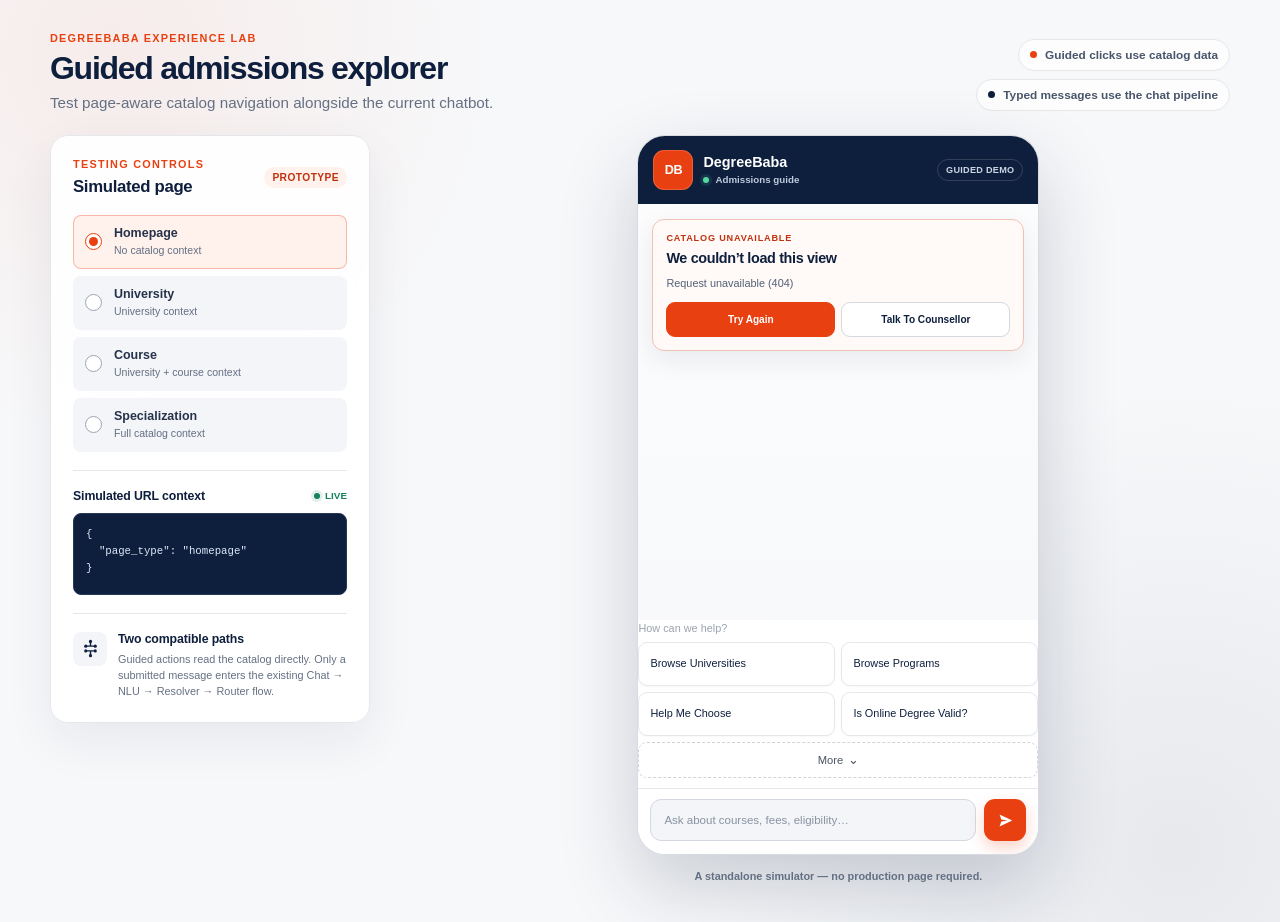
==== commit 493fdcc9: "feat: redesign widget UI with new navy-orange theme and modernized layout components" ====
--- a/chatbot/widget/prototype/index.html
+++ b/chatbot/widget/prototype/index.html
@@ -128,7 +128,7 @@
 
             <section id="feed" class="conversation-feed" aria-label="Conversation and guided results" aria-live="polite" aria-relevant="additions"></section>
 
-            <section class="guide-panel" aria-labelledby="guide-heading">
+            <section id="guide-panel" class="guide-panel" aria-labelledby="guide-heading">
               <h3 id="guide-heading">What would you like to explore?</h3>
               <div id="guide-actions" class="guide-actions"></div>
               <div id="more-actions" class="more-actions" hidden></div>
--- a/chatbot/widget/prototype/prototype.css
+++ b/chatbot/widget/prototype/prototype.css
@@ -393,8 +393,8 @@
   display: flex;
   flex-direction: column;
   width: min(402px, 100%);
-  height: min(858px, calc(100dvh - 48px));
-  min-height: 660px;
+  height: calc(100dvh - 180px);
+  min-height: 480px;
   overflow: hidden;
   border: 1px solid rgba(14, 31, 61, 0.16);
   border-radius: var(--radius-xl);
@@ -631,17 +631,17 @@
 
 .guide-panel {
   flex: none;
-  padding: 11px 13px 10px;
-  border-top: 1px solid var(--line);
-  background: #fff;
+  padding: 2px 0 10px;
+  border-top: none;
+  background: transparent;
 }
 
 .guide-panel h3 {
   margin: 0 0 8px;
-  color: #364258;
-  font-size: 0.66rem;
-  font-weight: 800;
-  letter-spacing: 0.005em;
+  color: #9CA3AF;
+  font-size: 0.68rem;
+  font-weight: 500;
+  letter-spacing: 0;
 }
 
 .guide-actions {
@@ -654,28 +654,29 @@
 .quick-action {
   display: flex;
   min-width: 0;
-  min-height: 38px;
+  min-height: 44px;
   align-items: center;
-  justify-content: space-between;
+  justify-content: flex-start;
   gap: 7px;
-  padding: 8px 9px;
-  border: 1px solid var(--line);
-  border-radius: var(--radius-sm);
-  background: #fff;
-  color: var(--navy);
-  font-size: 0.65rem;
-  font-weight: 750;
-  line-height: 1.25;
+  padding: 10px 11px;
+  border: 1px solid #E5E7EB;
+  border-radius: 9px;
+  background: #ffffff;
+  color: #0E1F3D;
+  font-size: 0.68rem;
+  font-weight: 500;
+  line-height: 1.2;
   text-align: left;
-  transition: border-color 140ms ease, background-color 140ms ease, color 140ms ease, transform 140ms ease;
+  box-shadow: 0 1px 2px rgba(0, 0, 0, 0.03);
+  transition: background-color 140ms ease, border-color 140ms ease;
 }
 
 .guide-action:hover,
 .quick-action:hover {
-  border-color: rgba(232, 64, 16, 0.42);
-  background: var(--orange-soft);
-  color: var(--orange-dark);
-  transform: translateY(-1px);
+  background: #F3F4F6;
+  border-color: #E5E7EB;
+  color: #0E1F3D;
+  transform: none;
 }
 
 .guide-action svg,
@@ -1837,33 +1838,32 @@
 .prototype-guide-action {
   display: flex;
   min-width: 0;
-  min-height: 39px;
+  min-height: 44px;
   align-items: center;
-  padding: 8px 9px;
-  border: 1px solid var(--line);
-  border-radius: var(--radius-sm);
-  background: #fff;
-  color: var(--navy);
-  font-size: 0.64rem;
-  font-weight: 800;
-  line-height: 1.28;
+  justify-content: flex-start;
+  gap: 7px;
+  padding: 10px 11px;
+  border: 1px solid #E5E7EB;
+  border-radius: 9px;
+  background: #ffffff;
+  color: #0E1F3D;
+  font-size: 0.68rem;
+  font-weight: 500;
+  line-height: 1.2;
   text-align: left;
-  transition: border-color 140ms ease, background-color 140ms ease, color 140ms ease, transform 140ms ease;
+  box-shadow: 0 1px 2px rgba(0, 0, 0, 0.03);
+  transition: background-color 140ms ease, border-color 140ms ease;
 }
 
 .prototype-guide-action:hover {
-  border-color: rgba(232, 64, 16, 0.42);
-  background: var(--orange-soft);
-  color: var(--orange-dark);
-  transform: translateY(-1px);
+  background: #F3F4F6;
+  border-color: #E5E7EB;
+  color: #0E1F3D;
+  transform: none;
 }
 
 .prototype-guide-action::after {
-  flex: none;
-  margin-left: auto;
-  color: #a3acb9;
-  content: "›";
-  font-size: 0.9rem;
+  display: none;
 }
 
 .prototype-guide-action--secondary {
@@ -1878,16 +1878,16 @@
 
 .prototype-more__summary {
   display: flex;
-  min-height: 32px;
+  min-height: 36px;
   align-items: center;
   justify-content: center;
   gap: 5px;
-  border: 1px dashed #c5cbd4;
-  border-radius: var(--radius-sm);
-  background: var(--surface-muted);
-  color: #5e6b7f;
-  font-size: 0.62rem;
-  font-weight: 800;
+  border: 1px dashed #cfd3da;
+  border-radius: 9px;
+  background: transparent;
+  color: #4B5563;
+  font-size: 0.7rem;
+  font-weight: 500;
   list-style: none;
   user-select: none;
 }
@@ -1897,13 +1897,13 @@
 }
 
 .prototype-more__summary::after {
-  content: "+";
-  color: var(--orange);
+  content: "⌄";
+  color: #4B5563;
   font-size: 0.8rem;
 }
 
 .prototype-more[open] .prototype-more__summary::after {
-  content: "−";
+  content: "⌃";
 }
 
 .prototype-more__grid {
